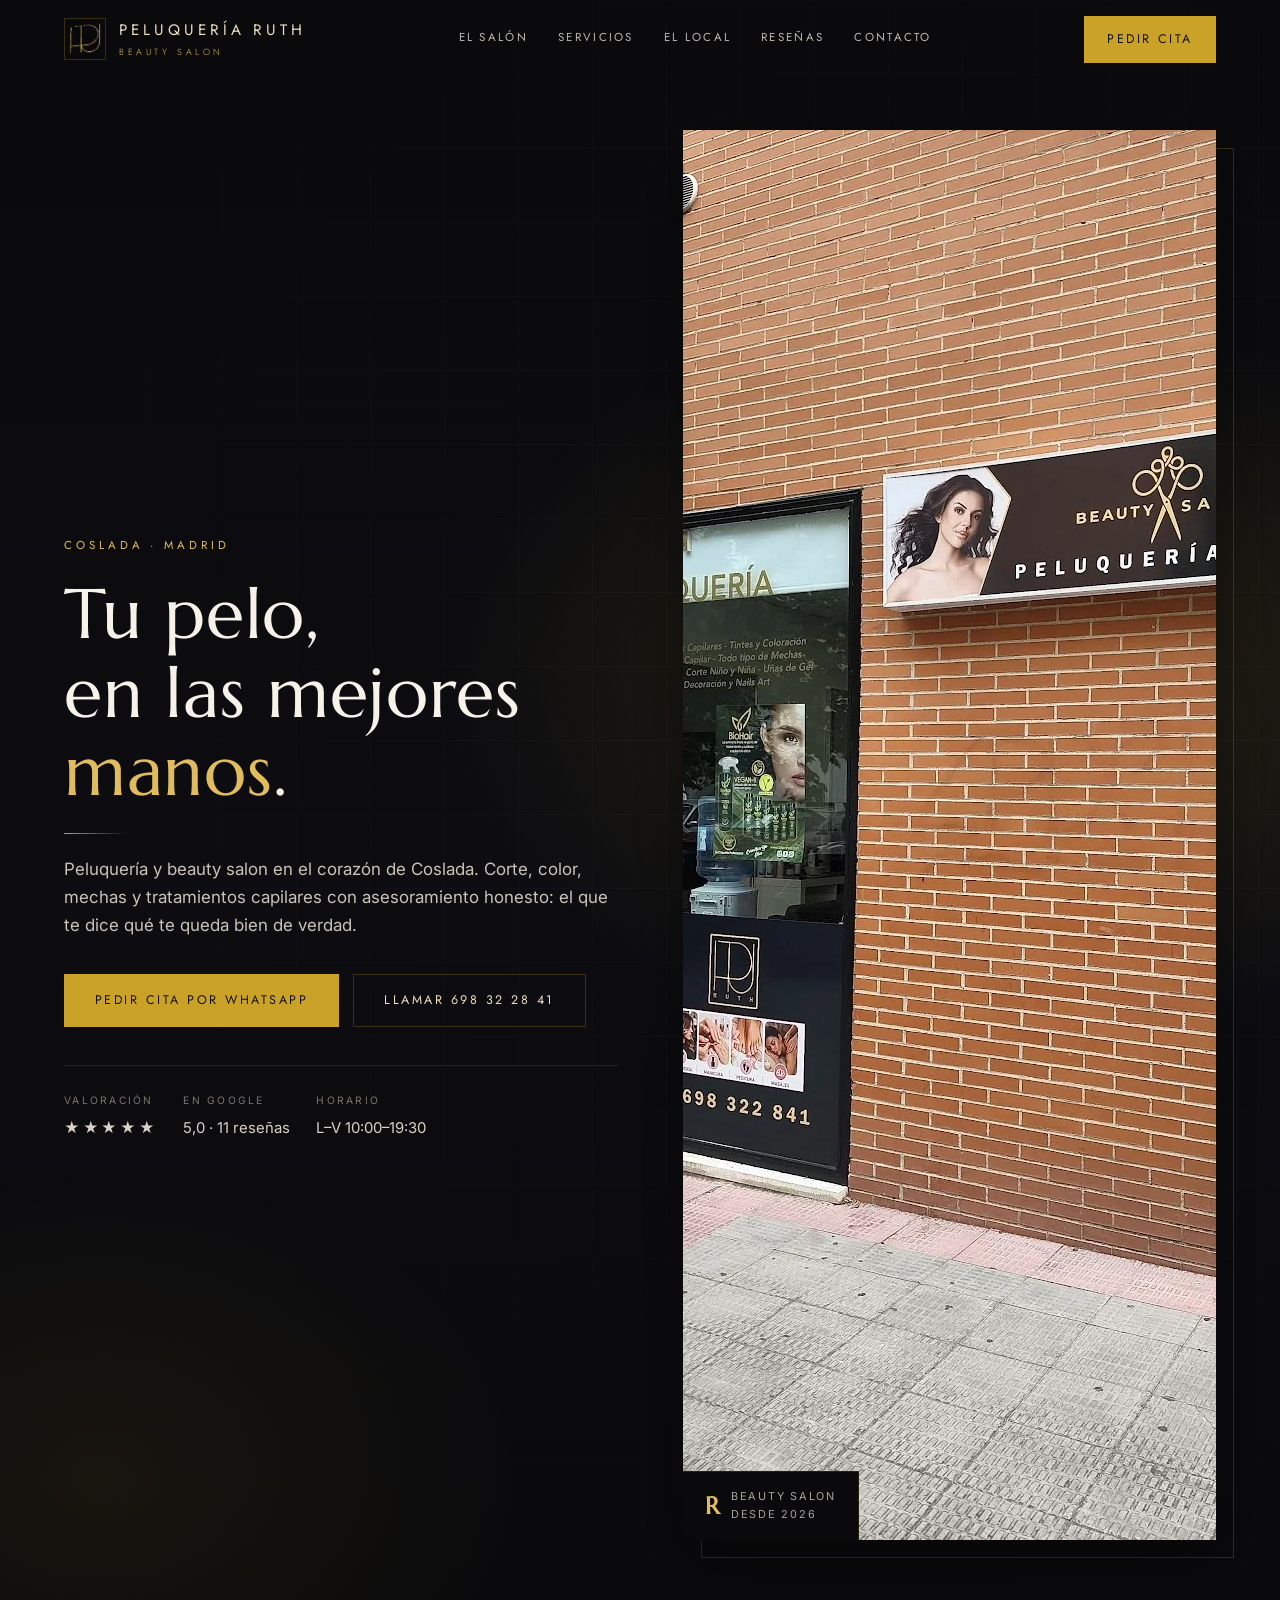
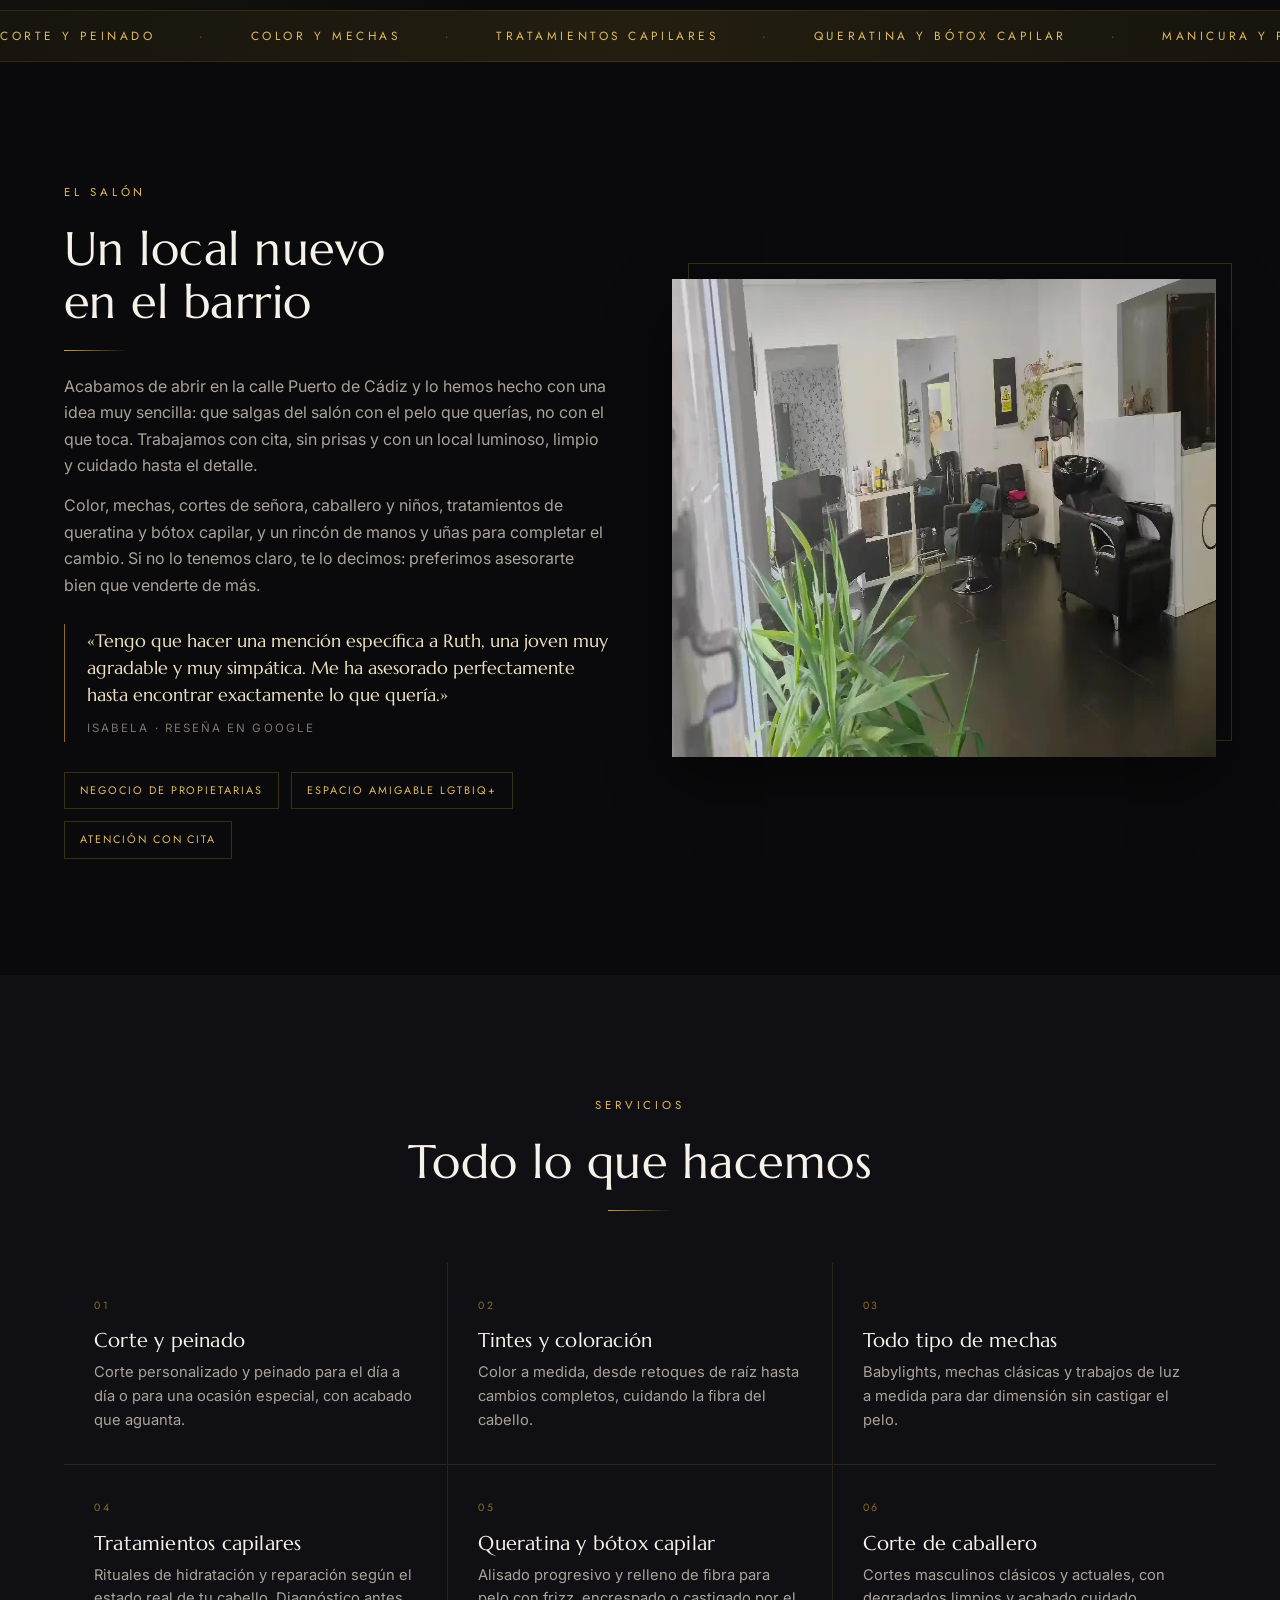
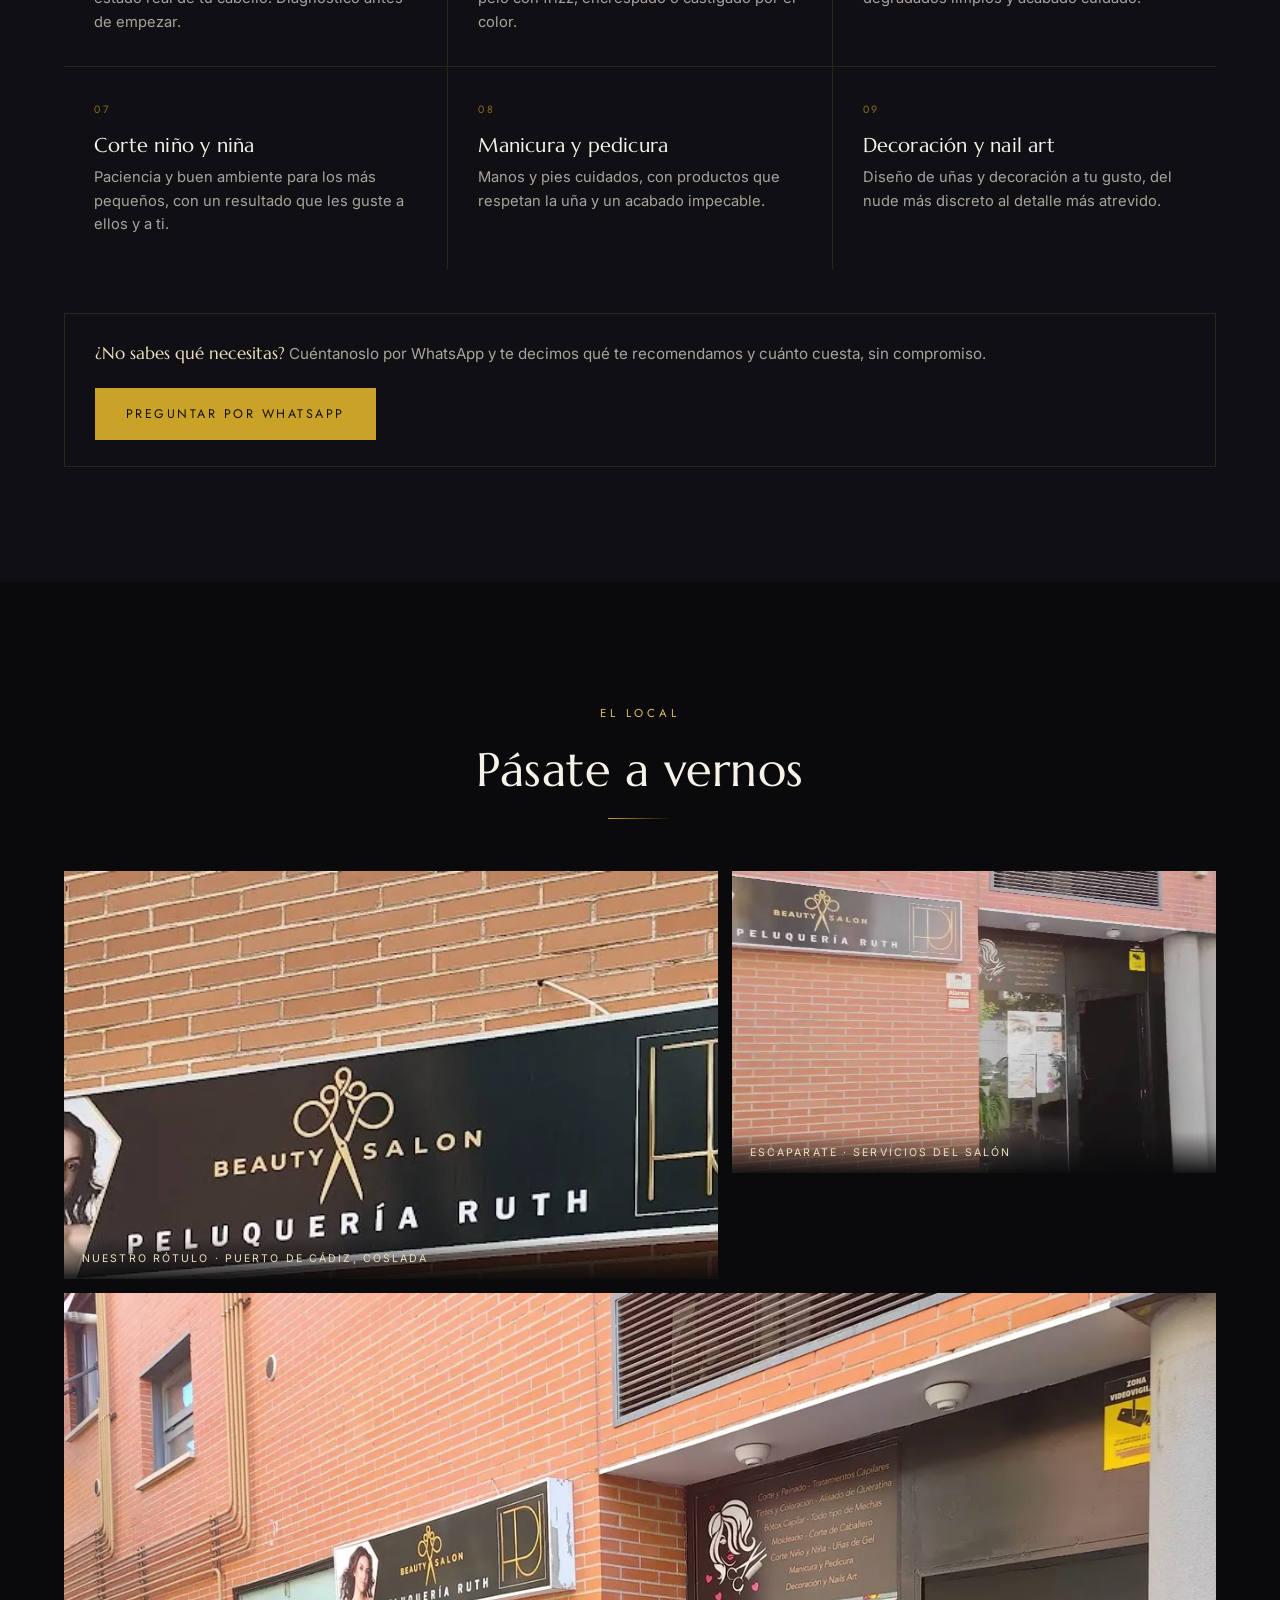
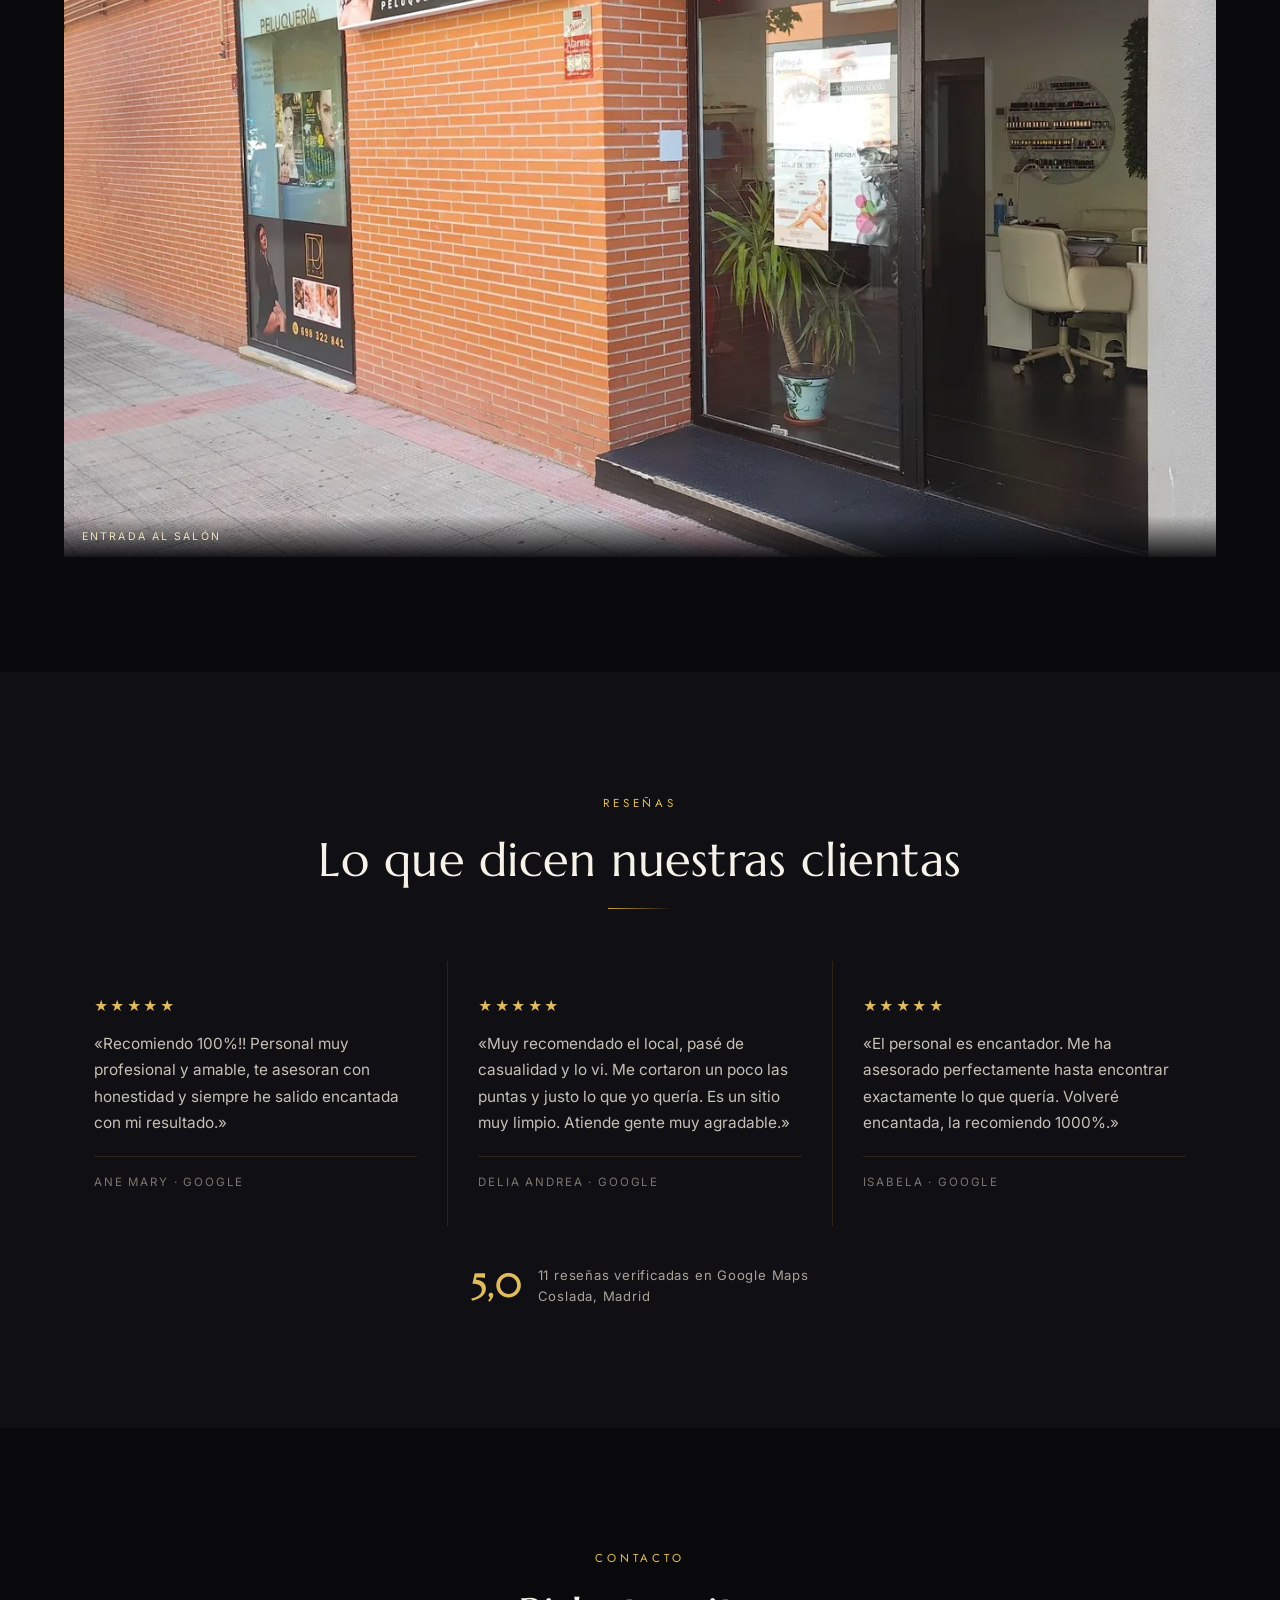
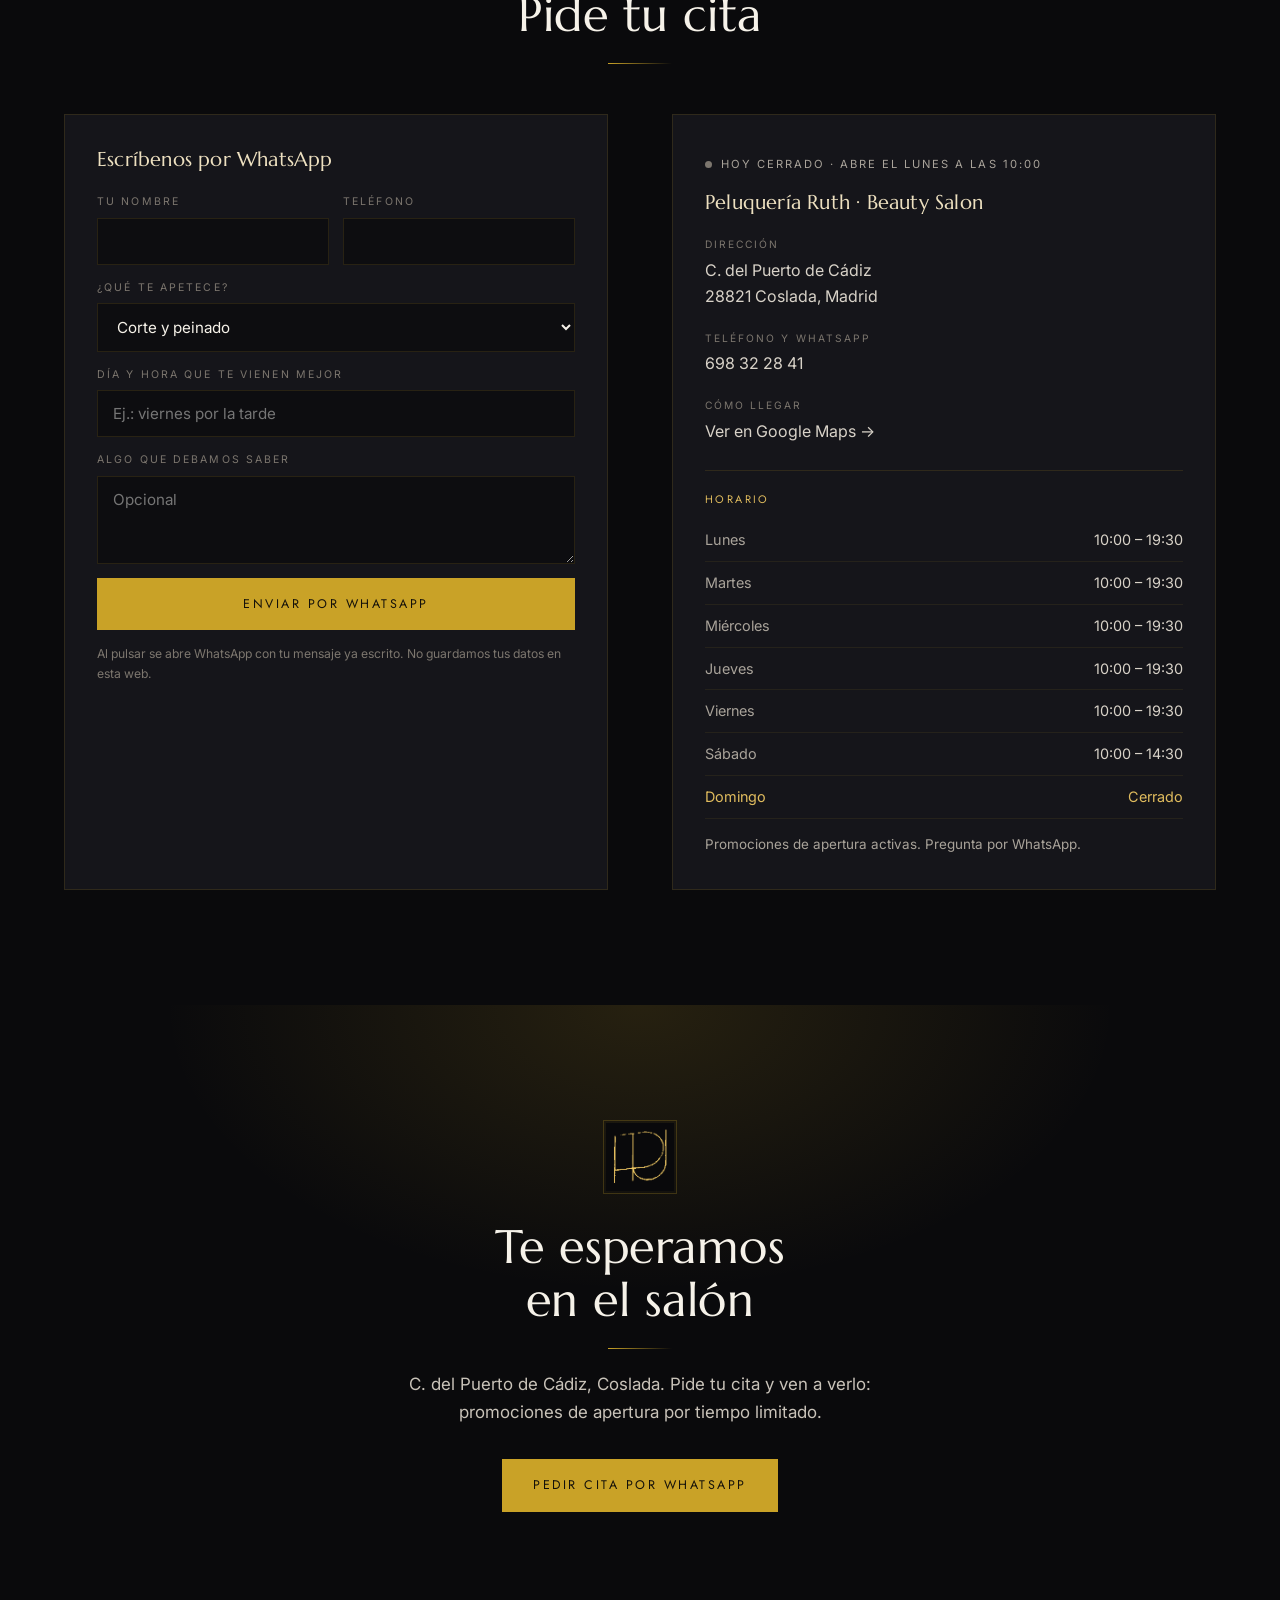
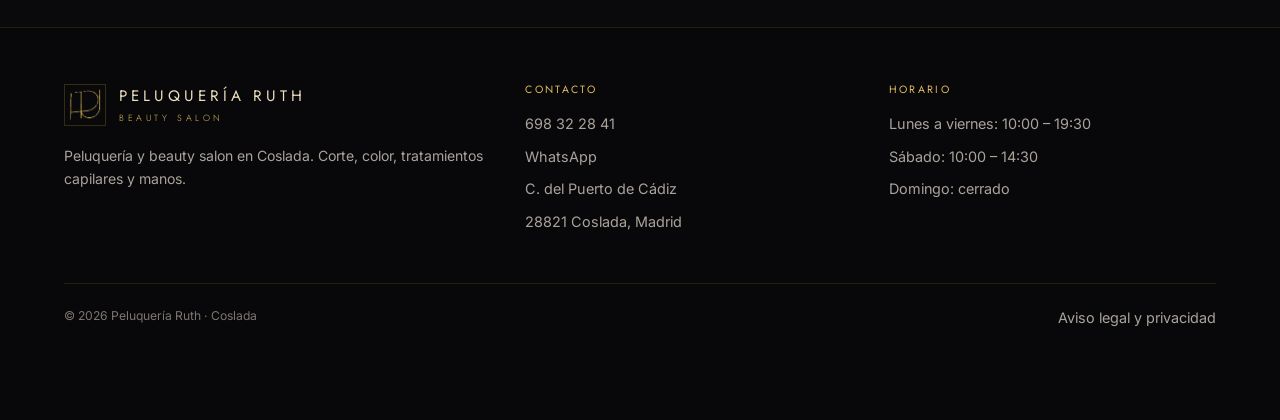
==== index.html @ 440e8448 "Peluqueria Ruth (Coslada): web demo premium" ====
<!DOCTYPE html>
<html lang="es">
<head>
<meta charset="utf-8">
<meta name="viewport" content="width=device-width, initial-scale=1">
<title>Peluquería Ruth · Beauty Salon en Coslada</title>
<meta name="description" content="Peluquería Ruth, Beauty Salon en Coslada (C. del Puerto de Cádiz). Corte y peinado, color, mechas, tratamientos capilares, queratina, bótox capilar, manicura y pedicura. Pide tu cita por WhatsApp.">
<meta name="theme-color" content="#0A0A0C">
<meta property="og:type" content="website">
<meta property="og:title" content="Peluquería Ruth · Beauty Salon en Coslada">
<meta property="og:description" content="Corte, color y tratamientos capilares en Coslada. 5,0 en Google. Pide tu cita por WhatsApp.">
<meta property="og:image" content="https://neolabs-clientes.github.io/peluqueria-ruth/og.jpg">
<meta property="og:locale" content="es_ES">
<link rel="icon" href="assets/img/mono.png">
<link rel="preconnect" href="https://fonts.googleapis.com">
<link rel="preconnect" href="https://fonts.gstatic.com" crossorigin>
<link href="https://fonts.googleapis.com/css2?family=Marcellus&family=Jost:wght@300;400&family=Inter:wght@300;400;500&display=swap" rel="stylesheet">
<link rel="stylesheet" href="assets/estilo.css">
<script type="application/ld+json">
{
  "@context":"https://schema.org",
  "@type":"HairSalon",
  "name":"Peluquería Ruth",
  "description":"Beauty salon en Coslada: corte y peinado, color y mechas, tratamientos capilares, queratina, bótox capilar, manicura y pedicura.",
  "image":"https://neolabs-clientes.github.io/peluqueria-ruth/assets/img/hero.webp",
  "telephone":"+34698322841",
  "address":{"@type":"PostalAddress","streetAddress":"C. del Puerto de Cádiz","postalCode":"28821","addressLocality":"Coslada","addressRegion":"Madrid","addressCountry":"ES"},
  "currenciesAccepted":"EUR",
  "aggregateRating":{"@type":"AggregateRating","ratingValue":"5","reviewCount":"11"},
  "openingHoursSpecification":[
    {"@type":"OpeningHoursSpecification","dayOfWeek":["Monday","Tuesday","Wednesday","Thursday","Friday"],"opens":"10:00","closes":"19:30"},
    {"@type":"OpeningHoursSpecification","dayOfWeek":"Saturday","opens":"10:00","closes":"14:30"}
  ]
}
</script>
</head>
<body>

<header id="cab">
  <div class="wrap nav">
    <a class="marca" href="#hero" aria-label="Peluquería Ruth, inicio">
      <span class="sello"><img src="assets/img/mono.png" alt="Monograma Peluquería Ruth"></span>
      <span>
        <b>Peluquería Ruth</b>
        <i>Beauty Salon</i>
      </span>
    </a>
    <nav class="menu">
      <a href="#salon">El salón</a>
      <a href="#servicios">Servicios</a>
      <a href="#galeria">El local</a>
      <a href="#resenas">Reseñas</a>
      <a href="#contacto">Contacto</a>
    </nav>
    <a class="btn btn-oro" href="https://wa.me/34698322841?text=Hola%2C%20quiero%20pedir%20cita%20en%20Peluquer%C3%ADa%20Ruth" target="_blank" rel="noopener">Pedir cita</a>
  </div>
</header>

<main>

  <!-- ============ HERO ============ -->
  <section id="hero">
    <div class="wrap hero-grid">
      <div>
        <span class="eyebrow">Coslada · Madrid</span>
        <h1>Tu pelo,<br>en las mejores<br><span class="oro">manos</span>.</h1>
        <div class="filo"></div>
        <p class="lead">Peluquería y beauty salon en el corazón de Coslada. Corte, color, mechas y tratamientos capilares con asesoramiento honesto: el que te dice qué te queda bien de verdad.</p>

        <div class="hero-cta">
          <a class="btn btn-oro" href="https://wa.me/34698322841?text=Hola%2C%20quiero%20pedir%20cita%20en%20Peluquer%C3%ADa%20Ruth" target="_blank" rel="noopener">Pedir cita por WhatsApp</a>
          <a class="btn btn-linea" href="tel:+34698322841">Llamar 698 32 28 41</a>
        </div>

        <div class="hero-datos">
          <div><span>Valoración</span><b class="estrellas">★★★★★</b></div>
          <div><span>En Google</span><b>5,0 · 11 reseñas</b></div>
          <div><span>Horario</span><b>L–V 10:00–19:30</b></div>
        </div>
      </div>

      <figure class="hero-foto">
        <span class="marco"></span>
        <img src="assets/img/hero.webp" alt="Fachada de Peluquería Ruth en la calle Puerto de Cádiz, Coslada" width="1128" height="1410" fetchpriority="high">
        <figcaption class="pico">
          <b>R</b>
          <span>Beauty Salon<br>desde 2026</span>
        </figcaption>
      </figure>
    </div>
  </section>

  <!-- ============ MARQUESINA ============ -->
  <div class="marquesina" aria-hidden="true">
    <div class="cinta">
      <span>Corte y peinado</span><span>Color y mechas</span><span>Tratamientos capilares</span><span>Queratina y bótox capilar</span><span>Manicura y pedicura</span><span>Promociones de apertura</span>
      <span>Corte y peinado</span><span>Color y mechas</span><span>Tratamientos capilares</span><span>Queratina y bótox capilar</span><span>Manicura y pedicura</span><span>Promociones de apertura</span>
    </div>
  </div>

  <!-- ============ EL SALÓN ============ -->
  <section id="salon" class="sec">
    <div class="wrap dos">
      <div class="rev">
        <span class="eyebrow">El salón</span>
        <h2>Un local nuevo<br>en el barrio</h2>
        <div class="filo"></div>
        <p>Acabamos de abrir en la calle Puerto de Cádiz y lo hemos hecho con una idea muy sencilla: que salgas del salón con el pelo que querías, no con el que toca. Trabajamos con cita, sin prisas y con un local luminoso, limpio y cuidado hasta el detalle.</p>
        <p style="margin-top:14px">Color, mechas, cortes de señora, caballero y niños, tratamientos de queratina y bótox capilar, y un rincón de manos y uñas para completar el cambio. Si no lo tenemos claro, te lo decimos: preferimos asesorarte bien que venderte de más.</p>

        <blockquote class="cita">
          «Tengo que hacer una mención específica a Ruth, una joven muy agradable y muy simpática. Me ha asesorado perfectamente hasta encontrar exactamente lo que quería.»
          <small>Isabela · reseña en Google</small>
        </blockquote>

        <div class="sellos">
          <span class="sello-tag">Negocio de propietarias</span>
          <span class="sello-tag">Espacio amigable LGTBIQ+</span>
          <span class="sello-tag">Atención con cita</span>
        </div>
      </div>

      <figure class="foto rev">
        <span class="borde"></span>
        <img src="assets/img/interior.webp" alt="Interior del salón de Peluquería Ruth en Coslada" width="848" height="478" loading="lazy">
      </figure>
    </div>
  </section>

  <!-- ============ SERVICIOS ============ -->
  <section id="servicios" class="sec">
    <div class="wrap">
      <div class="centro rev">
        <span class="eyebrow">Servicios</span>
        <h2>Todo lo que hacemos</h2>
        <div class="filo c"></div>
      </div>

      <div class="rejilla rev">
        <article class="tarjeta">
          <span class="num">01</span>
          <h3>Corte y peinado</h3>
          <p>Corte personalizado y peinado para el día a día o para una ocasión especial, con acabado que aguanta.</p>
        </article>
        <article class="tarjeta">
          <span class="num">02</span>
          <h3>Tintes y coloración</h3>
          <p>Color a medida, desde retoques de raíz hasta cambios completos, cuidando la fibra del cabello.</p>
        </article>
        <article class="tarjeta">
          <span class="num">03</span>
          <h3>Todo tipo de mechas</h3>
          <p>Babylights, mechas clásicas y trabajos de luz a medida para dar dimensión sin castigar el pelo.</p>
        </article>
        <article class="tarjeta">
          <span class="num">04</span>
          <h3>Tratamientos capilares</h3>
          <p>Rituales de hidratación y reparación según el estado real de tu cabello. Diagnóstico antes de empezar.</p>
        </article>
        <article class="tarjeta">
          <span class="num">05</span>
          <h3>Queratina y bótox capilar</h3>
          <p>Alisado progresivo y relleno de fibra para pelo con frizz, encrespado o castigado por el color.</p>
        </article>
        <article class="tarjeta">
          <span class="num">06</span>
          <h3>Corte de caballero</h3>
          <p>Cortes masculinos clásicos y actuales, con degradados limpios y acabado cuidado.</p>
        </article>
        <article class="tarjeta">
          <span class="num">07</span>
          <h3>Corte niño y niña</h3>
          <p>Paciencia y buen ambiente para los más pequeños, con un resultado que les guste a ellos y a ti.</p>
        </article>
        <article class="tarjeta">
          <span class="num">08</span>
          <h3>Manicura y pedicura</h3>
          <p>Manos y pies cuidados, con productos que respetan la uña y un acabado impecable.</p>
        </article>
        <article class="tarjeta">
          <span class="num">09</span>
          <h3>Decoración y nail art</h3>
          <p>Diseño de uñas y decoración a tu gusto, del nude más discreto al detalle más atrevido.</p>
        </article>
      </div>

      <div class="nota-serv rev">
        <p><span class="hl">¿No sabes qué necesitas?</span> Cuéntanoslo por WhatsApp y te decimos qué te recomendamos y cuánto cuesta, sin compromiso.</p>
        <a class="btn btn-oro" href="https://wa.me/34698322841?text=Hola%2C%20quiero%20informaci%C3%B3n%20sobre%20un%20servicio" target="_blank" rel="noopener">Preguntar por WhatsApp</a>
      </div>
    </div>
  </section>

  <!-- ============ GALERÍA ============ -->
  <section id="galeria" class="sec">
    <div class="wrap">
      <div class="centro rev">
        <span class="eyebrow">El local</span>
        <h2>Pásate a vernos</h2>
        <div class="filo c"></div>
      </div>

      <div class="gal rev">
        <figure class="una">
          <img src="assets/img/rotulo.webp" alt="Rótulo de Peluquería Ruth con el monograma dorado" width="696" height="288" loading="lazy">
          <figcaption>Nuestro rótulo · Puerto de Cádiz, Coslada</figcaption>
        </figure>
        <figure class="una">
          <img src="assets/img/rotulo-detalle.webp" alt="Detalle del escaparate de Peluquería Ruth" width="848" height="478" loading="lazy">
          <figcaption>Escaparate · servicios del salón</figcaption>
        </figure>
        <figure class="dos2 ancho">
          <img src="assets/img/fachada2.webp" alt="Entrada de Peluquería Ruth" width="1300" height="1170" loading="lazy">
          <figcaption>Entrada al salón</figcaption>
        </figure>
      </div>
    </div>
  </section>

  <!-- ============ RESEÑAS ============ -->
  <section id="resenas" class="sec">
    <div class="wrap">
      <div class="centro rev">
        <span class="eyebrow">Reseñas</span>
        <h2>Lo que dicen nuestras clientas</h2>
        <div class="filo c"></div>
      </div>

      <div class="res rev">
        <article>
          <div class="estrellas">★★★★★</div>
          <p>«Recomiendo 100%!! Personal muy profesional y amable, te asesoran con honestidad y siempre he salido encantada con mi resultado.»</p>
          <footer>Ane Mary · Google</footer>
        </article>
        <article>
          <div class="estrellas">★★★★★</div>
          <p>«Muy recomendado el local, pasé de casualidad y lo vi. Me cortaron un poco las puntas y justo lo que yo quería. Es un sitio muy limpio. Atiende gente muy agradable.»</p>
          <footer>Delia Andrea · Google</footer>
        </article>
        <article>
          <div class="estrellas">★★★★★</div>
          <p>«El personal es encantador. Me ha asesorado perfectamente hasta encontrar exactamente lo que quería. Volveré encantada, la recomiendo 1000%.»</p>
          <footer>Isabela · Google</footer>
        </article>
      </div>

      <div class="punt rev">
        <b>5,0</b><span>11 reseñas verificadas en Google Maps<br>Coslada, Madrid</span>
      </div>
    </div>
  </section>

  <!-- ============ CONTACTO ============ -->
  <section id="contacto" class="sec">
    <div class="wrap">
      <div class="centro rev">
        <span class="eyebrow">Contacto</span>
        <h2>Pide tu cita</h2>
        <div class="filo c"></div>
      </div>

      <div class="cont">
        <div class="bloque rev">
          <h3>Escríbenos por WhatsApp</h3>
          <form id="form-cita">
            <div class="fila2">
              <div class="campo">
                <label for="f-nombre">Tu nombre</label>
                <input id="f-nombre" name="nombre" type="text" autocomplete="name" required>
              </div>
              <div class="campo">
                <label for="f-tel">Teléfono</label>
                <input id="f-tel" name="tel" type="tel" autocomplete="tel" inputmode="tel" required>
              </div>
            </div>
            <div class="campo">
              <label for="f-serv">¿Qué te apetece?</label>
              <select id="f-serv" name="servicio">
                <option>Corte y peinado</option>
                <option>Tintes y coloración</option>
                <option>Todo tipo de mechas</option>
                <option>Tratamientos capilares</option>
                <option>Queratina y bótox capilar</option>
                <option>Corte de caballero</option>
                <option>Corte niño y niña</option>
                <option>Manicura y pedicura</option>
                <option>Decoración y nail art</option>
                <option>Otro / no lo tengo claro</option>
              </select>
            </div>
            <div class="campo">
              <label for="f-dia">Día y hora que te vienen mejor</label>
              <input id="f-dia" name="dia" type="text" placeholder="Ej.: viernes por la tarde">
            </div>
            <div class="campo">
              <label for="f-msg">Algo que debamos saber</label>
              <textarea id="f-msg" name="mensaje" placeholder="Opcional"></textarea>
            </div>
            <button class="btn btn-oro" type="submit">Enviar por WhatsApp</button>
            <p class="aviso-form">Al pulsar se abre WhatsApp con tu mensaje ya escrito. No guardamos tus datos en esta web.</p>
          </form>
        </div>

        <div class="bloque rev">
          <span class="estado" id="estado"><i></i> <span id="estado-txt">Consultando horario</span></span>
          <h3>Peluquería Ruth · Beauty Salon</h3>
          <ul class="datos-lista">
            <li>
              <span>Dirección</span>
              <b>C. del Puerto de Cádiz<br>28821 Coslada, Madrid</b>
            </li>
            <li>
              <span>Teléfono y WhatsApp</span>
              <a href="tel:+34698322841">698 32 28 41</a>
            </li>
            <li>
              <span>Cómo llegar</span>
              <a href="https://www.google.com/maps/search/?api=1&query=Peluquer%C3%ADa+Ruth+Coslada" target="_blank" rel="noopener">Ver en Google Maps &#8594;</a>
            </li>
          </ul>

          <div class="horario">
            <h4>Horario</h4>
            <table>
              <tr data-dia="1"><td>Lunes</td><td>10:00 – 19:30</td></tr>
              <tr data-dia="2"><td>Martes</td><td>10:00 – 19:30</td></tr>
              <tr data-dia="3"><td>Miércoles</td><td>10:00 – 19:30</td></tr>
              <tr data-dia="4"><td>Jueves</td><td>10:00 – 19:30</td></tr>
              <tr data-dia="5"><td>Viernes</td><td>10:00 – 19:30</td></tr>
              <tr data-dia="6"><td>Sábado</td><td>10:00 – 14:30</td></tr>
              <tr data-dia="0"><td>Domingo</td><td>Cerrado</td></tr>
            </table>
            <p style="margin-top:14px; font-size:.84rem">Promociones de apertura activas. Pregunta por WhatsApp.</p>
          </div>
        </div>
      </div>
    </div>
  </section>

  <!-- ============ CIERRE ============ -->
  <section id="cierre" class="sec">
    <div class="wrap interior rev">
      <span class="sello-g"><img src="assets/img/mono.png" alt="Monograma Peluquería Ruth"></span>
      <h2>Te esperamos<br>en el salón</h2>
      <div class="filo c"></div>
      <p class="lead" style="max-width:560px; margin:0 auto 32px">C. del Puerto de Cádiz, Coslada. Pide tu cita y ven a verlo: promociones de apertura por tiempo limitado.</p>
      <a class="btn btn-oro" href="https://wa.me/34698322841?text=Hola%2C%20quiero%20pedir%20cita%20en%20Peluquer%C3%ADa%20Ruth" target="_blank" rel="noopener">Pedir cita por WhatsApp</a>
    </div>
  </section>

</main>

<footer class="pie">
  <div class="wrap pie-grid">
    <div>
      <a class="marca" href="#hero">
        <span class="sello"><img src="assets/img/mono.png" alt="Monograma Peluquería Ruth"></span>
        <span><b>Peluquería Ruth</b><i>Beauty Salon</i></span>
      </a>
      <p style="margin-top:18px; font-size:.88rem">Peluquería y beauty salon en Coslada. Corte, color, tratamientos capilares y manos.</p>
    </div>
    <div>
      <h4>Contacto</h4>
      <ul>
        <li><a href="tel:+34698322841">698 32 28 41</a></li>
        <li><a href="https://wa.me/34698322841" target="_blank" rel="noopener">WhatsApp</a></li>
        <li>C. del Puerto de Cádiz</li>
        <li>28821 Coslada, Madrid</li>
      </ul>
    </div>
    <div>
      <h4>Horario</h4>
      <ul>
        <li>Lunes a viernes: 10:00 – 19:30</li>
        <li>Sábado: 10:00 – 14:30</li>
        <li>Domingo: cerrado</li>
      </ul>
    </div>
  </div>
  <div class="wrap pie-abajo">
    <span>© <span id="ano">2026</span> Peluquería Ruth · Coslada</span>
    <span><a href="aviso-legal.html">Aviso legal y privacidad</a></span>
  </div>
</footer>

<nav class="barra-movil">
  <a href="https://wa.me/34698322841?text=Hola%2C%20quiero%20pedir%20cita%20en%20Peluquer%C3%ADa%20Ruth" target="_blank" rel="noopener">WhatsApp</a>
  <a href="tel:+34698322841">Llamar</a>
</nav>

<script>
(function(){
  'use strict';

  /* año */
  var ano = document.getElementById('ano');
  if (ano) ano.textContent = new Date().getFullYear();

  /* cabecera fija */
  var cab = document.getElementById('cab');
  function scrollCab(){ cab.classList.toggle('fijo', window.scrollY > 40); }
  scrollCab();
  window.addEventListener('scroll', scrollCab, {passive:true});

  /* aparición de bloques */
  var bloques = document.querySelectorAll('.rev');
  if ('IntersectionObserver' in window){
    var io = new IntersectionObserver(function(entradas){
      entradas.forEach(function(e){
        if (e.isIntersecting){ e.target.classList.add('visto'); io.unobserve(e.target); }
      });
    }, {threshold:.12, rootMargin:'0px 0px -60px 0px'});
    bloques.forEach(function(b, i){ b.style.transitionDelay = (i % 3) * 90 + 'ms'; io.observe(b); });
  } else {
    bloques.forEach(function(b){ b.classList.add('visto'); });
  }

  /* horario real: L-V 10:00-19:30 · Sáb 10:00-14:30 · Dom cerrado */
  var HORAS = {
    0:null,
    1:['10:00','19:30'], 2:['10:00','19:30'], 3:['10:00','19:30'],
    4:['10:00','19:30'], 5:['10:00','19:30'], 6:['10:00','14:30']
  };
  var ahora = new Date();
  var dia = ahora.getDay();
  var fila = document.querySelector('.horario tr[data-dia="' + dia + '"]');
  if (fila) fila.classList.add('hoy');

  var estado = document.getElementById('estado');
  var estadoTxt = document.getElementById('estado-txt');
  function minutos(hhmm){ var p = hhmm.split(':'); return (+p[0]) * 60 + (+p[1]); }
  function aTexto(m){ var h = Math.floor(m/60), mm = m%60; return h + ':' + (mm < 10 ? '0' + mm : mm); }
  var hoy = HORAS[dia];
  var actual = ahora.getHours() * 60 + ahora.getMinutes();
  if (!hoy){
    estadoTxt.textContent = 'Hoy cerrado · abre el lunes a las 10:00';
  } else if (actual < minutos(hoy[0])){
    estadoTxt.textContent = 'Cerrado ahora · abre a las ' + hoy[0];
  } else if (actual >= minutos(hoy[1])){
    estadoTxt.textContent = 'Cerrado ahora · hemos cerrado a las ' + hoy[1];
  } else {
    estado.classList.add('abierto');
    estadoTxt.textContent = 'Abierto ahora · hasta las ' + hoy[1];
  }

  /* formulario -> WhatsApp */
  var form = document.getElementById('form-cita');
  if (form){
    form.addEventListener('submit', function(ev){
      ev.preventDefault();
      var v = function(id){ var el = document.getElementById(id); return el ? el.value.trim() : ''; };
      var nombre = v('f-nombre'), tel = v('f-tel'), serv = v('f-serv'), dia2 = v('f-dia'), msg = v('f-msg');
      if (!nombre || !tel){
        alert('Necesitamos tu nombre y un teléfono para poder contestarte.');
        return;
      }
      var texto = 'Hola, quiero pedir cita en Peluquería Ruth.\n\n'
        + 'Nombre: ' + nombre + '\n'
        + 'Teléfono: ' + tel + '\n'
        + 'Servicio: ' + serv
        + (dia2 ? '\nPreferencia: ' + dia2 : '')
        + (msg ? '\nNota: ' + msg : '');
      window.open('https://wa.me/34698322841?text=' + encodeURIComponent(texto), '_blank');
    });
  }
})();
</script>
</body>
</html>
---- assets/estilo.css ----
/* =========================================================
   Peluquería Ruth · Coslada — Beauty Salon
   Paleta tomada del rótulo real del local: negro + oro
   ========================================================= */
:root{
  --negro:#0A0A0C;
  --negro2:#101014;
  --panel:#15151A;
  --panel2:#1B1B22;
  --oro:#C9A227;
  --oro2:#E0BC5E;
  --oro3:#8C6B1F;
  --champan:#EDE0C0;
  --crema:#F6F2E9;
  --gris:#A9A39A;
  --gris2:#7C766E;
  --linea:rgba(201,162,39,.24);
  --linea-s:rgba(201,162,39,.14);
  --disp:'Marcellus', Georgia, 'Times New Roman', serif;
  --brand:'Jost', 'Inter', system-ui, sans-serif;
  --body:'Inter', system-ui, -apple-system, sans-serif;
  --sombra:0 24px 60px rgba(0,0,0,.45);
}
*{ box-sizing:border-box; margin:0; padding:0 }
html{ scroll-behavior:smooth }
body{
  font-family:var(--body);
  background:var(--negro);
  color:var(--crema);
  -webkit-font-smoothing:antialiased;
  overflow-x:hidden;
  line-height:1.65;
}
img{ max-width:100%; display:block }
a{ text-decoration:none; color:inherit }
button{ font:inherit }

.wrap{ width:min(1180px, 90vw); margin:0 auto }
.sec{ padding:clamp(74px,9vw,130px) 0; position:relative }
.centro{ text-align:center }

/* ---------- tipografía ---------- */
h1,h2,h3,h4{ font-family:var(--disp); font-weight:400; line-height:1.12; letter-spacing:.01em }
h1{ font-size:clamp(2.5rem,5.6vw,4.4rem) }
h2{ font-size:clamp(2rem,3.7vw,3.05rem) }
h3{ font-size:1.24rem }
p{ color:var(--gris) }
.eyebrow{
  display:inline-block; font-family:var(--brand); font-weight:400;
  font-size:.72rem; letter-spacing:.34em; text-transform:uppercase;
  color:var(--oro2); margin-bottom:20px;
}
.oro{ color:var(--oro2) }
.lead{ font-size:1.06rem; color:#C9C3B9 }
.hl{ font-family:var(--disp); color:var(--champan); font-size:1.06rem }

/* filigrana */
.filo{ width:64px; height:1px; background:linear-gradient(90deg,var(--oro),transparent); margin:22px 0 }
.filo.c{ margin-left:auto; margin-right:auto }

/* ---------- botones ---------- */
.btn{
  display:inline-flex; align-items:center; gap:10px; justify-content:center;
  font-family:var(--brand); font-size:.78rem; letter-spacing:.2em; text-transform:uppercase;
  padding:15px 30px; border:1px solid transparent; cursor:pointer;
  transition:all .35s cubic-bezier(.2,.7,.3,1); white-space:nowrap;
}
.btn-oro{ background:var(--oro); color:#14110A; border-color:var(--oro) }
.btn-oro:hover{ background:var(--oro2); border-color:var(--oro2); transform:translateY(-2px) }
.btn-linea{ border-color:var(--linea); color:var(--champan) }
.btn-linea:hover{ background:rgba(201,162,39,.12); border-color:var(--oro) }

/* ---------- cabecera ---------- */
#cab{
  position:fixed; inset:0 0 auto; z-index:120;
  transition:background .4s, backdrop-filter .4s, border-color .4s;
  border-bottom:1px solid transparent;
}
#cab.fijo{
  background:rgba(10,10,12,.9);
  backdrop-filter:blur(14px);
  border-bottom-color:var(--linea-s);
}
.nav{ display:flex; align-items:center; justify-content:space-between; gap:22px; padding:16px 0 }
.marca{ display:flex; align-items:center; gap:13px }
.marca .sello{
  width:42px; height:42px; flex:0 0 42px;
  border:1px solid var(--linea);
  padding:1px;
}
.marca .sello img{ width:100%; height:100%; object-fit:cover }
.marca b{
  display:block; font-family:var(--brand); font-weight:400;
  font-size:.95rem; letter-spacing:.26em; color:var(--champan); text-transform:uppercase;
}
.marca i{
  display:block; font-style:normal; font-family:var(--brand); font-weight:300;
  font-size:.56rem; letter-spacing:.4em; color:var(--oro2); text-transform:uppercase; margin-top:2px;
}
.menu{ display:flex; gap:30px; align-items:center }
.menu a{
  font-family:var(--brand); font-size:.72rem; letter-spacing:.2em; text-transform:uppercase;
  color:#BDB7AE; transition:color .3s; position:relative; padding-bottom:3px;
}
.menu a::after{
  content:''; position:absolute; left:0; bottom:0; height:1px; width:0;
  background:var(--oro); transition:width .35s;
}
.menu a:hover{ color:var(--champan) }
.menu a:hover::after{ width:100% }
.nav .btn{ padding:12px 22px }

/* ---------- hero ---------- */
#hero{
  min-height:100svh; display:flex; align-items:center; padding:130px 0 70px;
  position:relative; overflow:hidden;
}
#hero::before{
  content:''; position:absolute; inset:0;
  background:
    radial-gradient(900px 600px at 78% 42%, rgba(201,162,39,.16), transparent 62%),
    radial-gradient(700px 520px at 8% 92%, rgba(201,162,39,.07), transparent 60%),
    linear-gradient(180deg,#0A0A0C 0%,#0D0D11 55%,#0A0A0C 100%);
}
#hero::after{
  content:''; position:absolute; inset:0; opacity:.05; pointer-events:none;
  background-image:linear-gradient(rgba(255,255,255,.5) 1px, transparent 1px),
                   linear-gradient(90deg, rgba(255,255,255,.5) 1px, transparent 1px);
  background-size:74px 74px;
  mask-image:radial-gradient(circle at 70% 40%, #000 10%, transparent 72%);
  -webkit-mask-image:radial-gradient(circle at 70% 40%, #000 10%, transparent 72%);
}
.hero-grid{
  position:relative; z-index:2; display:grid; grid-template-columns:1.02fr .98fr;
  gap:clamp(32px,5vw,74px); align-items:center;
}
.hero-foto{ position:relative }
.hero-foto .marco{
  position:absolute; inset:18px -18px -18px 18px; border:1px solid var(--linea); z-index:-1;
}
.hero-foto img{
  width:100%; aspect-ratio:4/5; object-fit:cover; filter:saturate(.92) contrast(1.04);
  box-shadow:var(--sombra);
}
.hero-foto .pico{
  position:absolute; left:0; bottom:0; background:var(--negro);
  border-top:1px solid var(--linea-s); border-right:1px solid var(--linea-s);
  padding:16px 22px; display:flex; align-items:center; gap:12px;
}
.hero-foto .pico b{ font-family:var(--disp); font-size:1.5rem; color:var(--oro2); line-height:1 }
.hero-foto .pico span{ font-size:.68rem; letter-spacing:.16em; text-transform:uppercase; color:var(--gris) }
.hero-cta{ display:flex; flex-wrap:wrap; gap:14px; margin-top:34px }
.hero-datos{
  display:flex; flex-wrap:wrap; gap:26px; margin-top:38px;
  padding-top:26px; border-top:1px solid var(--linea-s);
}
.hero-datos div span{
  display:block; font-size:.64rem; letter-spacing:.22em; text-transform:uppercase;
  color:var(--gris2); margin-bottom:5px;
}
.hero-datos div b{ font-family:var(--body); font-weight:400; font-size:.93rem; color:#D8D2C8 }
.estrellas{ color:var(--oro2); letter-spacing:.18em; font-size:.86rem }

/* ---------- marquesina ---------- */
.marquesina{
  border-top:1px solid var(--linea-s); border-bottom:1px solid var(--linea-s);
  background:linear-gradient(90deg, rgba(201,162,39,.07), rgba(201,162,39,.13), rgba(201,162,39,.07));
  overflow:hidden; padding:15px 0;
}
.marquesina .cinta{ display:flex; gap:44px; width:max-content; animation:desliza 38s linear infinite }
.marquesina span{
  font-family:var(--brand); font-size:.74rem; letter-spacing:.3em; text-transform:uppercase;
  color:var(--oro2); white-space:nowrap;
}
.marquesina span::after{ content:'·'; margin-left:44px; color:var(--oro3) }
@keyframes desliza{ to{ transform:translateX(-50%) } }

/* ---------- el salón ---------- */
.dos{ display:grid; grid-template-columns:1fr 1fr; gap:clamp(34px,5vw,76px); align-items:center }
.dos.foto-izq{ direction:rtl }
.dos.foto-izq > *{ direction:ltr }
.foto{ position:relative }
.foto img{ width:100%; box-shadow:var(--sombra) }
.foto .borde{ position:absolute; inset:-16px -16px 16px 16px; border:1px solid var(--linea); z-index:-1 }
.cita{
  border-left:1px solid var(--oro3); padding:4px 0 4px 22px; margin-top:26px;
  font-family:var(--disp); font-size:1.1rem; color:var(--champan); line-height:1.55;
}
.cita small{
  display:block; margin-top:10px; font-family:var(--body); font-size:.72rem;
  letter-spacing:.18em; text-transform:uppercase; color:var(--gris2);
}
.sellos{ display:flex; flex-wrap:wrap; gap:12px; margin-top:30px }
.sello-tag{
  font-family:var(--brand); font-size:.68rem; letter-spacing:.18em; text-transform:uppercase;
  border:1px solid var(--linea); color:var(--oro2); padding:9px 15px;
}

/* ---------- servicios ---------- */
#servicios{ background:var(--negro2) }
.rejilla{ display:grid; grid-template-columns:repeat(3,1fr); gap:1px; background:var(--linea-s); margin-top:52px }
.tarjeta{
  background:var(--negro2); padding:34px 30px 32px; transition:background .4s, transform .4s;
  position:relative; overflow:hidden;
}
.tarjeta::before{
  content:''; position:absolute; left:0; top:0; width:1px; height:0;
  background:linear-gradient(180deg,var(--oro),transparent); transition:height .5s;
}
.tarjeta:hover{ background:var(--panel) }
.tarjeta:hover::before{ height:100% }
.tarjeta .num{
  font-family:var(--brand); font-size:.66rem; letter-spacing:.24em; color:var(--oro3);
  margin-bottom:16px; display:block;
}
.tarjeta h3{ color:var(--crema); margin-bottom:9px }
.tarjeta p{ font-size:.92rem; line-height:1.6 }
.nota-serv{
  margin-top:44px; padding:26px 30px; border:1px solid var(--linea-s);
  display:flex; flex-wrap:wrap; align-items:center; justify-content:space-between; gap:20px;
}
.nota-serv p{ margin:0; font-size:.95rem }

/* ---------- galería ---------- */
.gal{ display:grid; grid-template-columns:1.35fr 1fr; gap:14px; margin-top:52px }
.gal figure{ overflow:hidden; position:relative; background:var(--panel) }
.gal .ancho{ grid-column:1 / -1 }
.gal img{
  width:100%; height:100%; object-fit:cover; transition:transform .9s cubic-bezier(.2,.7,.3,1);
  filter:saturate(.94);
}
.gal figure:hover img{ transform:scale(1.045) }
.gal figcaption{
  position:absolute; left:0; bottom:0; padding:12px 18px; font-size:.66rem;
  letter-spacing:.2em; text-transform:uppercase; color:var(--champan);
  background:linear-gradient(0deg, rgba(10,10,12,.92), transparent);
  width:100%;
}
.gal .una{ aspect-ratio:16/10 }
.gal .dos2{ aspect-ratio:4/3 }

/* ---------- reseñas ---------- */
#resenas{ background:var(--negro2) }
.res{ display:grid; grid-template-columns:repeat(3,1fr); gap:1px; background:var(--linea-s); margin-top:52px }
.res article{ background:var(--negro2); padding:34px 30px }
.res .estrellas{ margin-bottom:14px }
.res p{ font-size:.96rem; color:#C6C0B7; line-height:1.7 }
.res footer{
  margin-top:20px; padding-top:16px; border-top:1px solid var(--linea-s);
  font-size:.72rem; letter-spacing:.16em; text-transform:uppercase; color:var(--gris2);
}
.punt{
  display:flex; align-items:center; gap:16px; justify-content:center; margin-top:34px;
  font-size:.82rem; color:var(--gris); letter-spacing:.06em;
}
.punt b{ font-family:var(--disp); font-size:2rem; color:var(--oro2) }

/* ---------- contacto ---------- */
.cont{ display:grid; grid-template-columns:1fr 1fr; gap:clamp(34px,5vw,70px); margin-top:50px }
.bloque{ border:1px solid var(--linea-s); background:var(--panel); padding:34px 32px }
.bloque > h3{ color:var(--champan); margin-bottom:22px }
form{ display:grid; gap:14px }
.campo{ display:grid; gap:7px }
.campo label{ font-size:.66rem; letter-spacing:.2em; text-transform:uppercase; color:var(--gris2) }
input,select,textarea{
  font-family:var(--body); font-size:.95rem; color:var(--crema);
  background:#0D0D10; border:1px solid var(--linea-s); padding:13px 15px; width:100%;
  transition:border-color .3s;
}
input:focus,select:focus,textarea:focus{ outline:none; border-color:var(--oro); }
select option{ background:#0D0D10 }
textarea{ resize:vertical; min-height:88px }
.fila2{ display:grid; grid-template-columns:1fr 1fr; gap:14px }
form .btn{ width:100% }
.aviso-form{ font-size:.76rem; color:var(--gris2); line-height:1.6 }
.datos-lista{ display:grid; gap:20px; margin-top:4px }
.datos-lista li{ list-style:none; display:grid; gap:4px }
.datos-lista span{ font-size:.64rem; letter-spacing:.2em; text-transform:uppercase; color:var(--gris2) }
.datos-lista a, .datos-lista b{ font-size:1rem; font-weight:400; color:#D8D2C8 }
.datos-lista a:hover{ color:var(--oro2) }
.horario{ margin-top:26px; border-top:1px solid var(--linea-s); padding-top:22px }
.horario h4{
  font-family:var(--brand); font-size:.68rem; letter-spacing:.22em; text-transform:uppercase;
  color:var(--oro2); margin-bottom:14px;
}
.horario table{ width:100%; border-collapse:collapse; font-size:.9rem }
.horario td{ padding:9px 0; border-bottom:1px solid rgba(201,162,39,.09); color:var(--gris) }
.horario td:last-child{ text-align:right; color:#D8D2C8 }
.horario tr.hoy td{ color:var(--oro2) }
.estado{
  display:inline-flex; align-items:center; gap:9px; font-size:.7rem; letter-spacing:.18em;
  text-transform:uppercase; margin-bottom:18px; color:var(--gris);
}
.estado i{ width:7px; height:7px; border-radius:50%; background:var(--gris2); display:block }
.estado.abierto i{ background:#57c98a; box-shadow:0 0 0 4px rgba(87,201,138,.16) }
.estado.abierto{ color:#8FD9B0 }

/* ---------- cierre ---------- */
#cierre{ text-align:center; position:relative; overflow:hidden }
#cierre::before{
  content:''; position:absolute; inset:0;
  background:radial-gradient(700px 420px at 50% 0%, rgba(201,162,39,.15), transparent 68%);
}
#cierre .interior{ position:relative; z-index:2 }
#cierre .sello-g{
  display:block; width:74px; height:74px; margin:0 auto 26px; border:1px solid var(--linea); padding:2px;
}
#cierre .sello-g img{ width:100%; height:100%; object-fit:cover }

/* ---------- pie ---------- */
.pie{ border-top:1px solid var(--linea-s); padding:56px 0 90px; background:#08080A }
.pie-grid{ display:grid; grid-template-columns:1.3fr 1fr 1fr; gap:36px }
.pie h4{
  font-family:var(--brand); font-size:.66rem; letter-spacing:.22em; text-transform:uppercase;
  color:var(--oro2); margin-bottom:16px;
}
.pie a, .pie p, .pie li{ font-size:.9rem; color:var(--gris) }
.pie li{ list-style:none; margin-bottom:9px }
.pie a:hover{ color:var(--oro2) }
.pie-abajo{
  margin-top:40px; padding-top:22px; border-top:1px solid var(--linea-s);
  display:flex; flex-wrap:wrap; gap:14px; justify-content:space-between; font-size:.76rem; color:var(--gris2);
}

/* ---------- barra móvil ---------- */
.barra-movil{ display:none }

/* ---------- animaciones ---------- */
.rev{ opacity:0; transform:translateY(26px); transition:opacity .9s cubic-bezier(.2,.7,.3,1), transform .9s cubic-bezier(.2,.7,.3,1) }
.rev.visto{ opacity:1; transform:none }
@media (prefers-reduced-motion:reduce){
  .rev{ opacity:1; transform:none; transition:none }
  .marquesina .cinta{ animation:none }
}

/* ---------- responsive ---------- */
@media (max-width:1020px){
  .hero-grid{ grid-template-columns:1fr; gap:44px }
  .hero-foto{ order:-1; max-width:520px }
  .hero-foto .marco{ inset:12px -12px -12px 12px }
  .menu{ display:none }
  .rejilla,.res{ grid-template-columns:1fr 1fr }
  .gal{ grid-template-columns:1fr 1fr }
  .cont,.dos{ grid-template-columns:1fr }
  .dos.foto-izq{ direction:ltr }
  .pie-grid{ grid-template-columns:1fr 1fr }
}
@media (max-width:660px){
  .sec{ padding:64px 0 }
  .rejilla,.res,.gal{ grid-template-columns:1fr }
  .pie-grid{ grid-template-columns:1fr }
  .barra-movil{
    display:grid; grid-template-columns:1fr 1fr; gap:1px; background:var(--linea-s);
    position:fixed; left:0; right:0; bottom:0; z-index:130;
  }
  .barra-movil a{
    display:flex; align-items:center; justify-content:center; gap:9px; padding:15px 8px;
    font-family:var(--brand); font-size:.7rem; letter-spacing:.18em; text-transform:uppercase;
    background:rgba(10,10,12,.96); backdrop-filter:blur(10px); color:var(--crema);
  }
  .barra-movil a:first-child{ background:var(--oro); color:#14110A }
  .pie{ padding-bottom:120px }
  .hero-foto .pico{ padding:12px 16px }
  .hero-foto .pico b{ font-size:1.25rem }
  .fila2{ grid-template-columns:1fr }
  .hero-datos{ gap:18px }
}
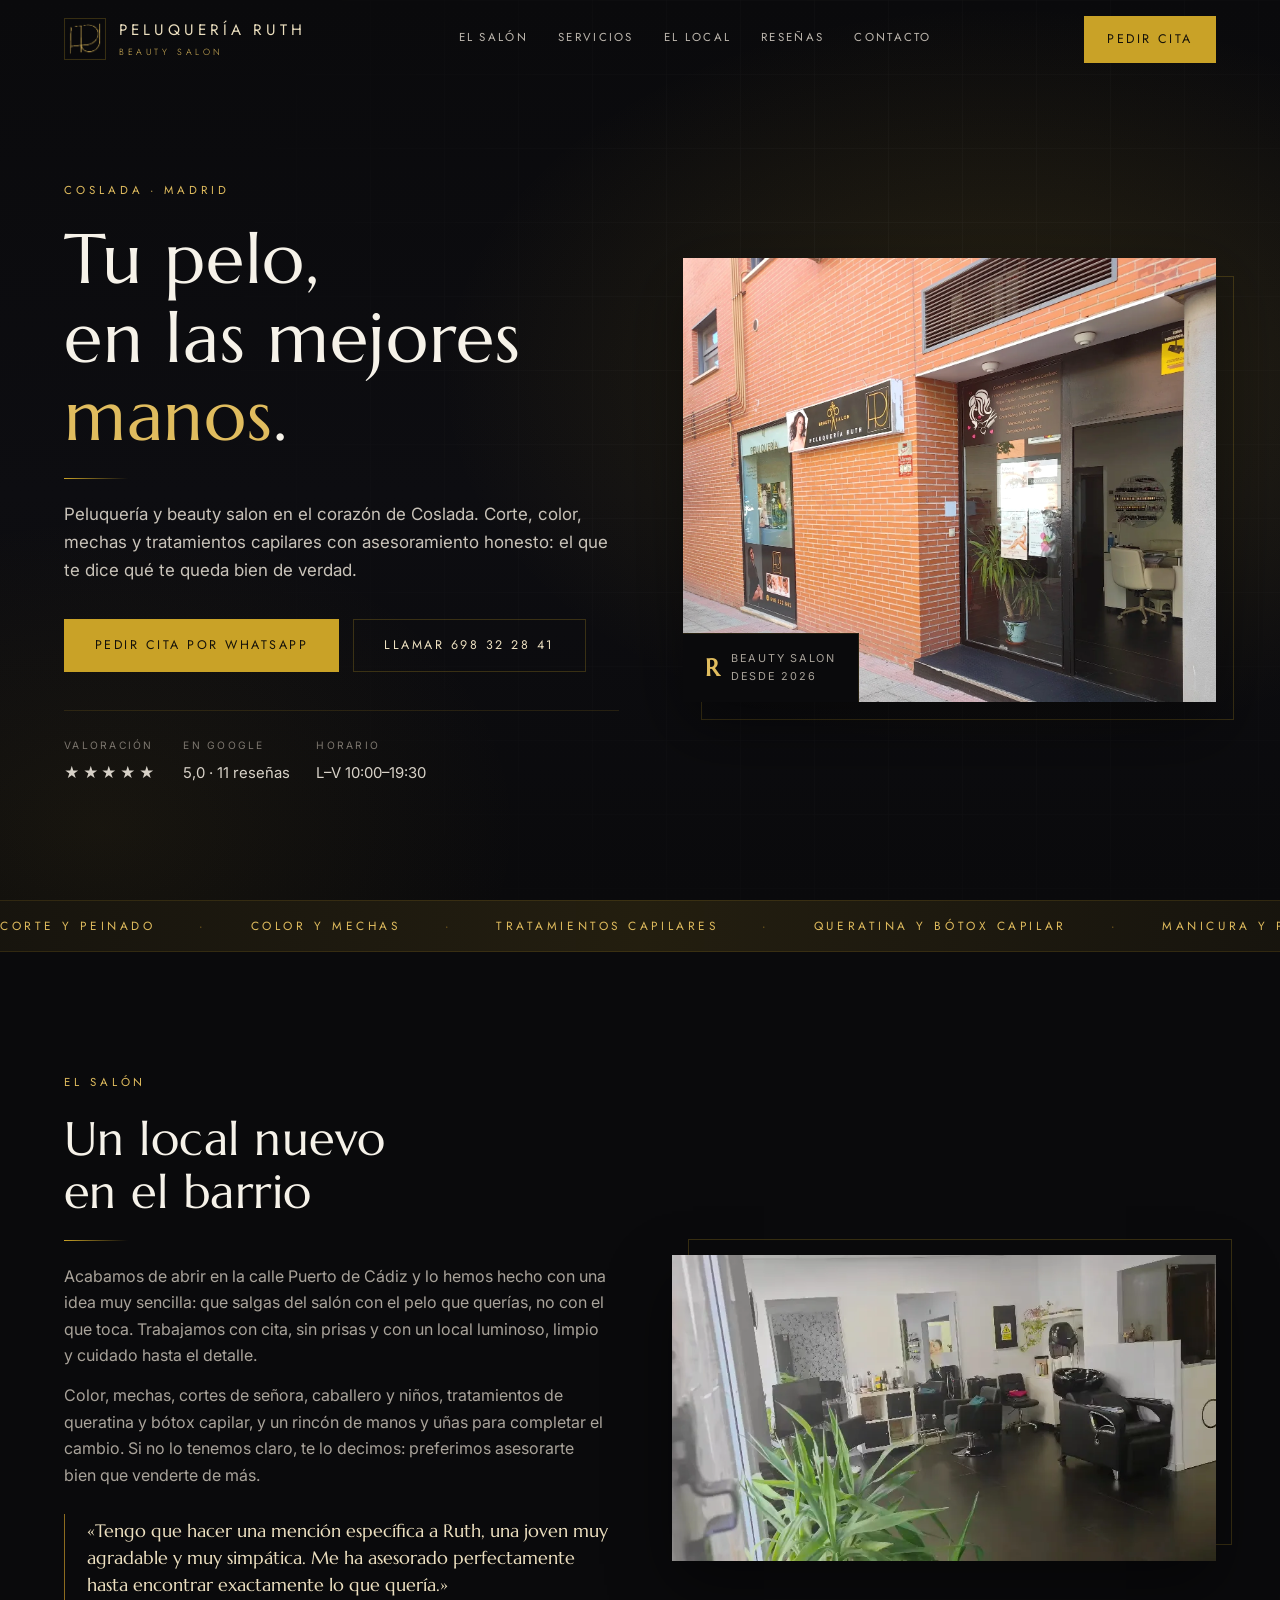
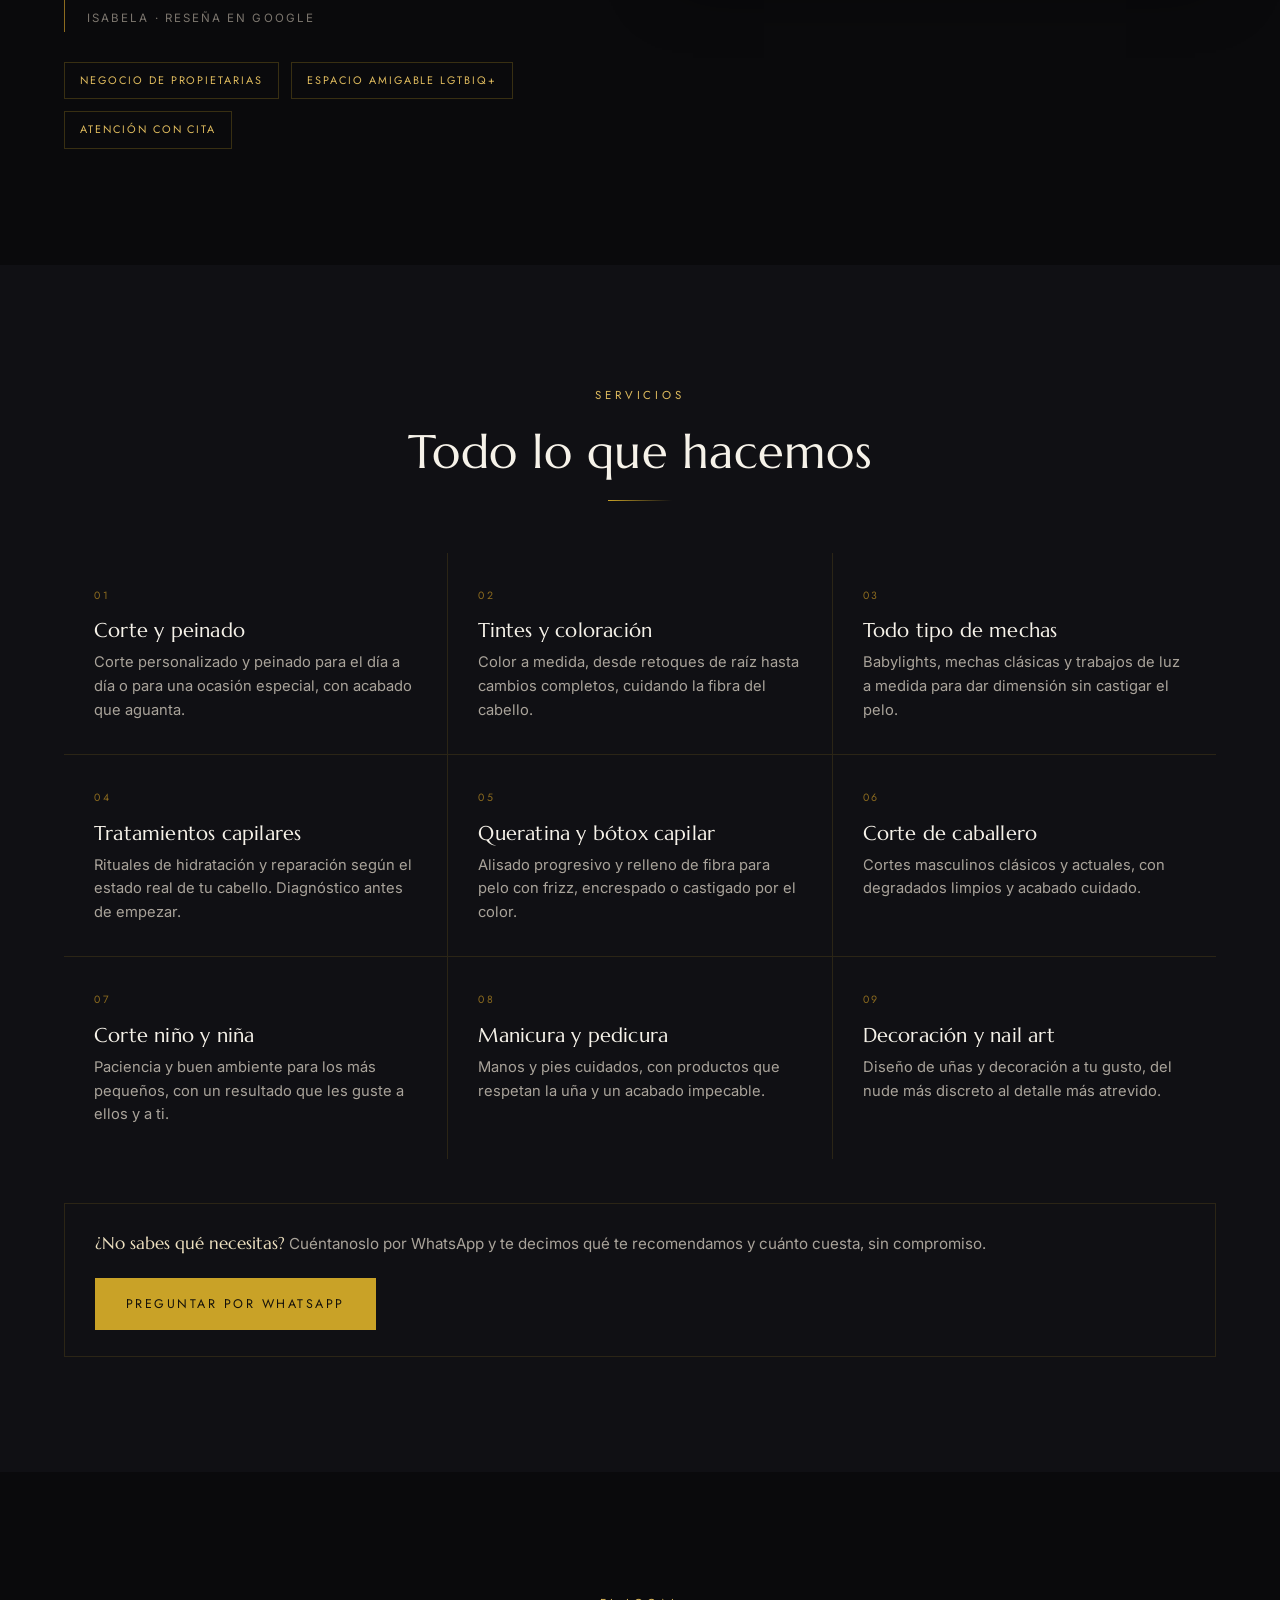
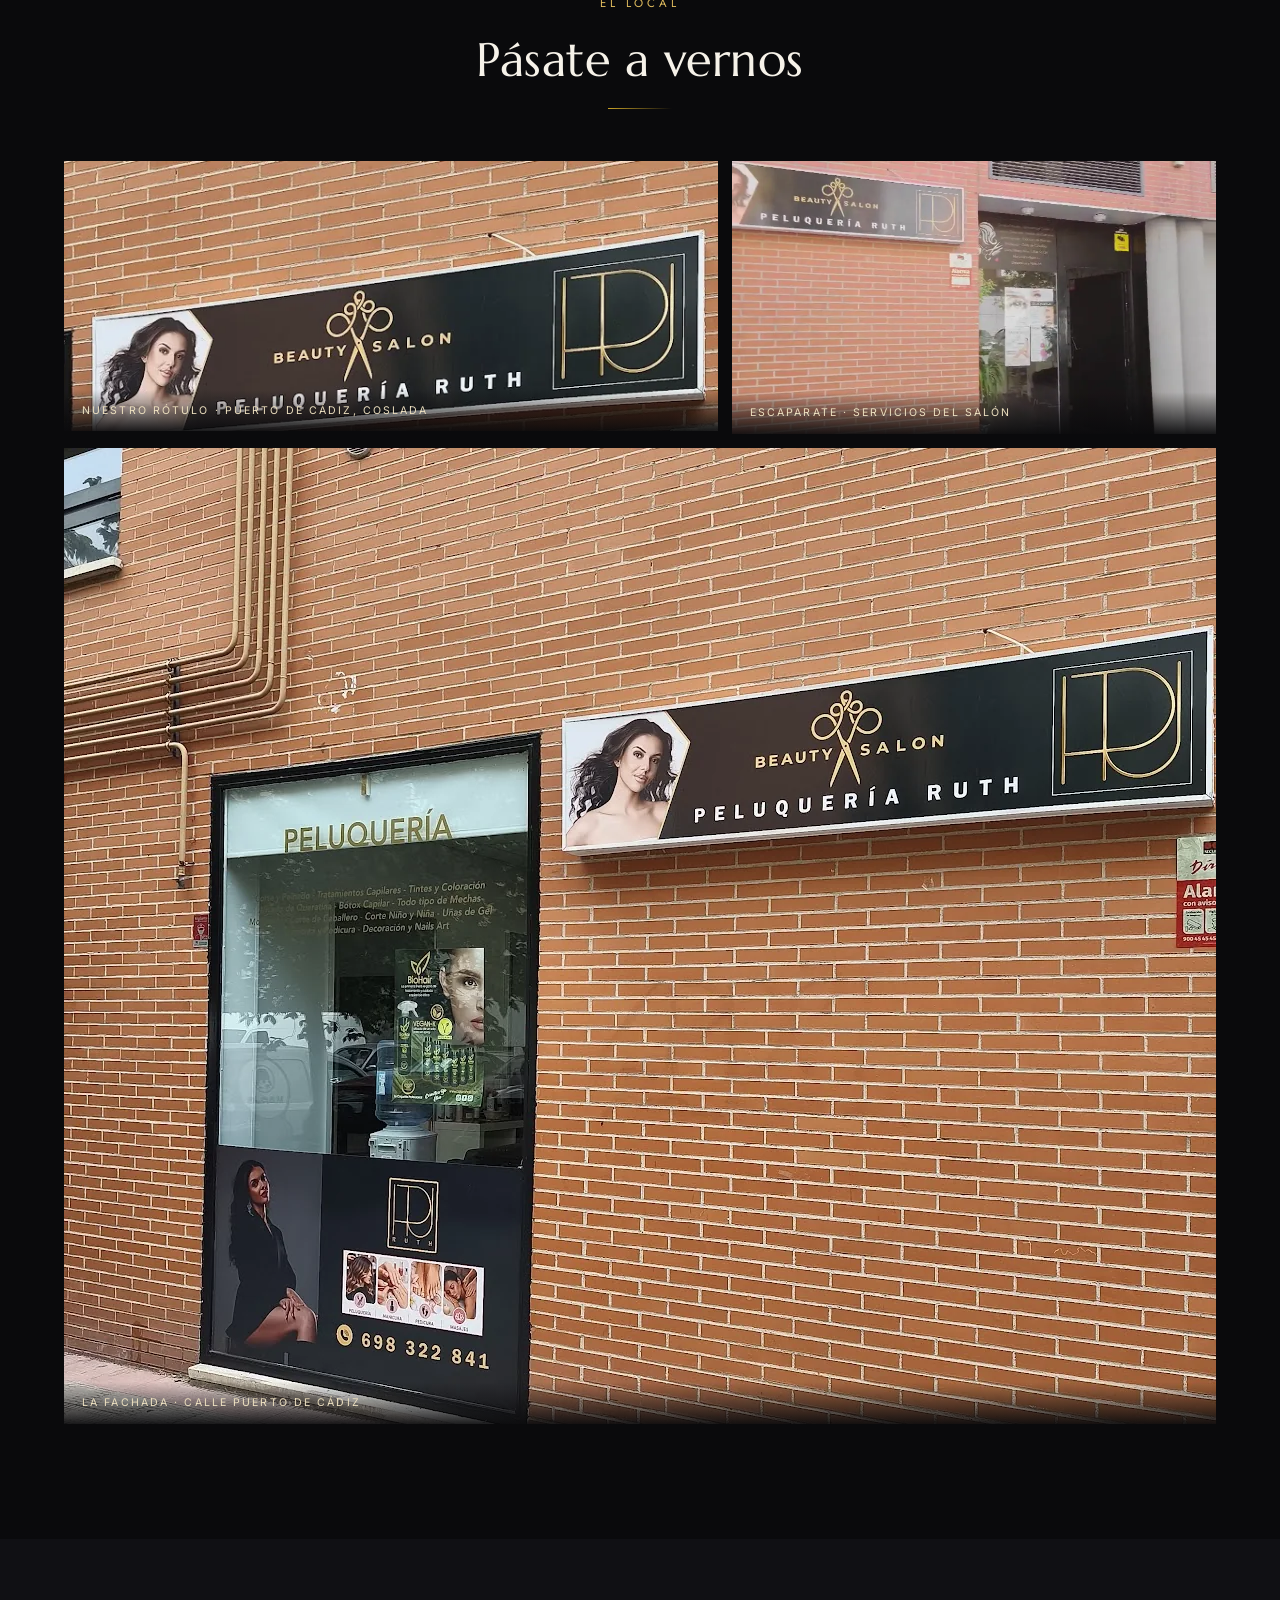
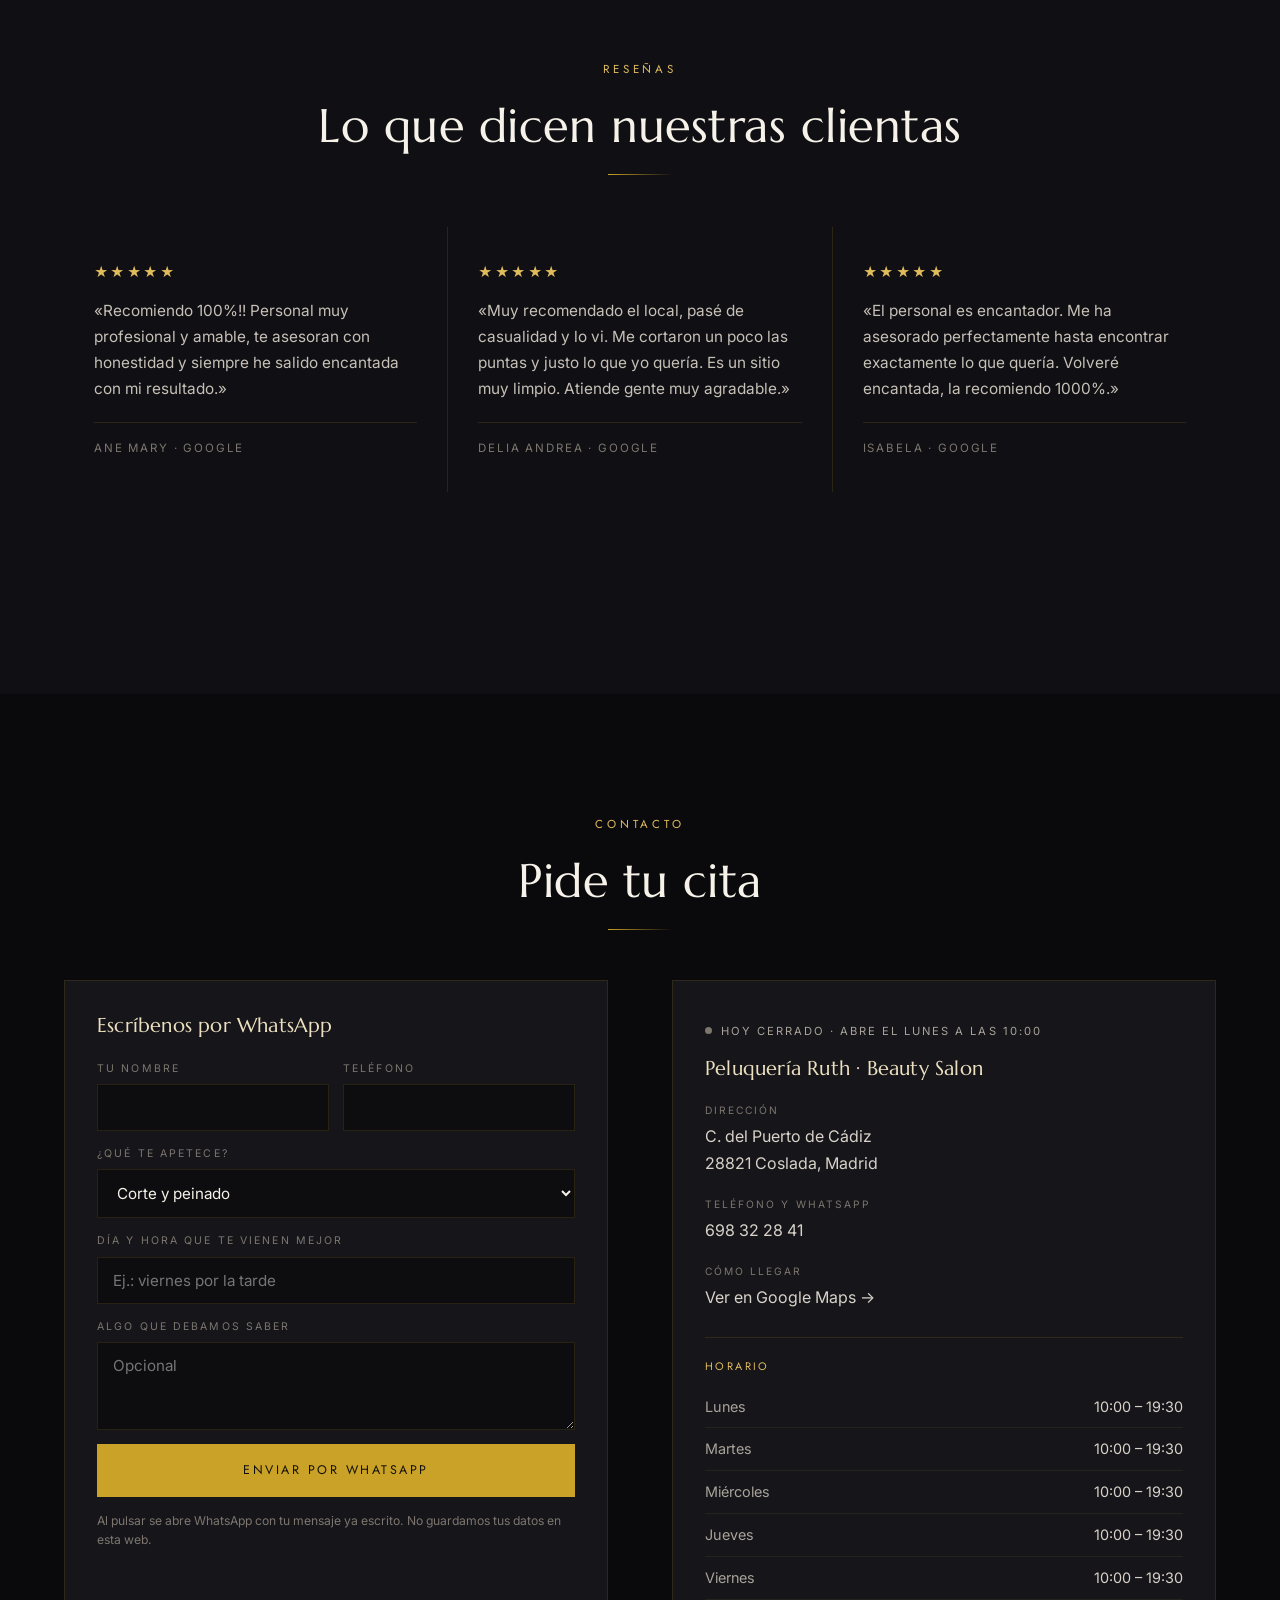
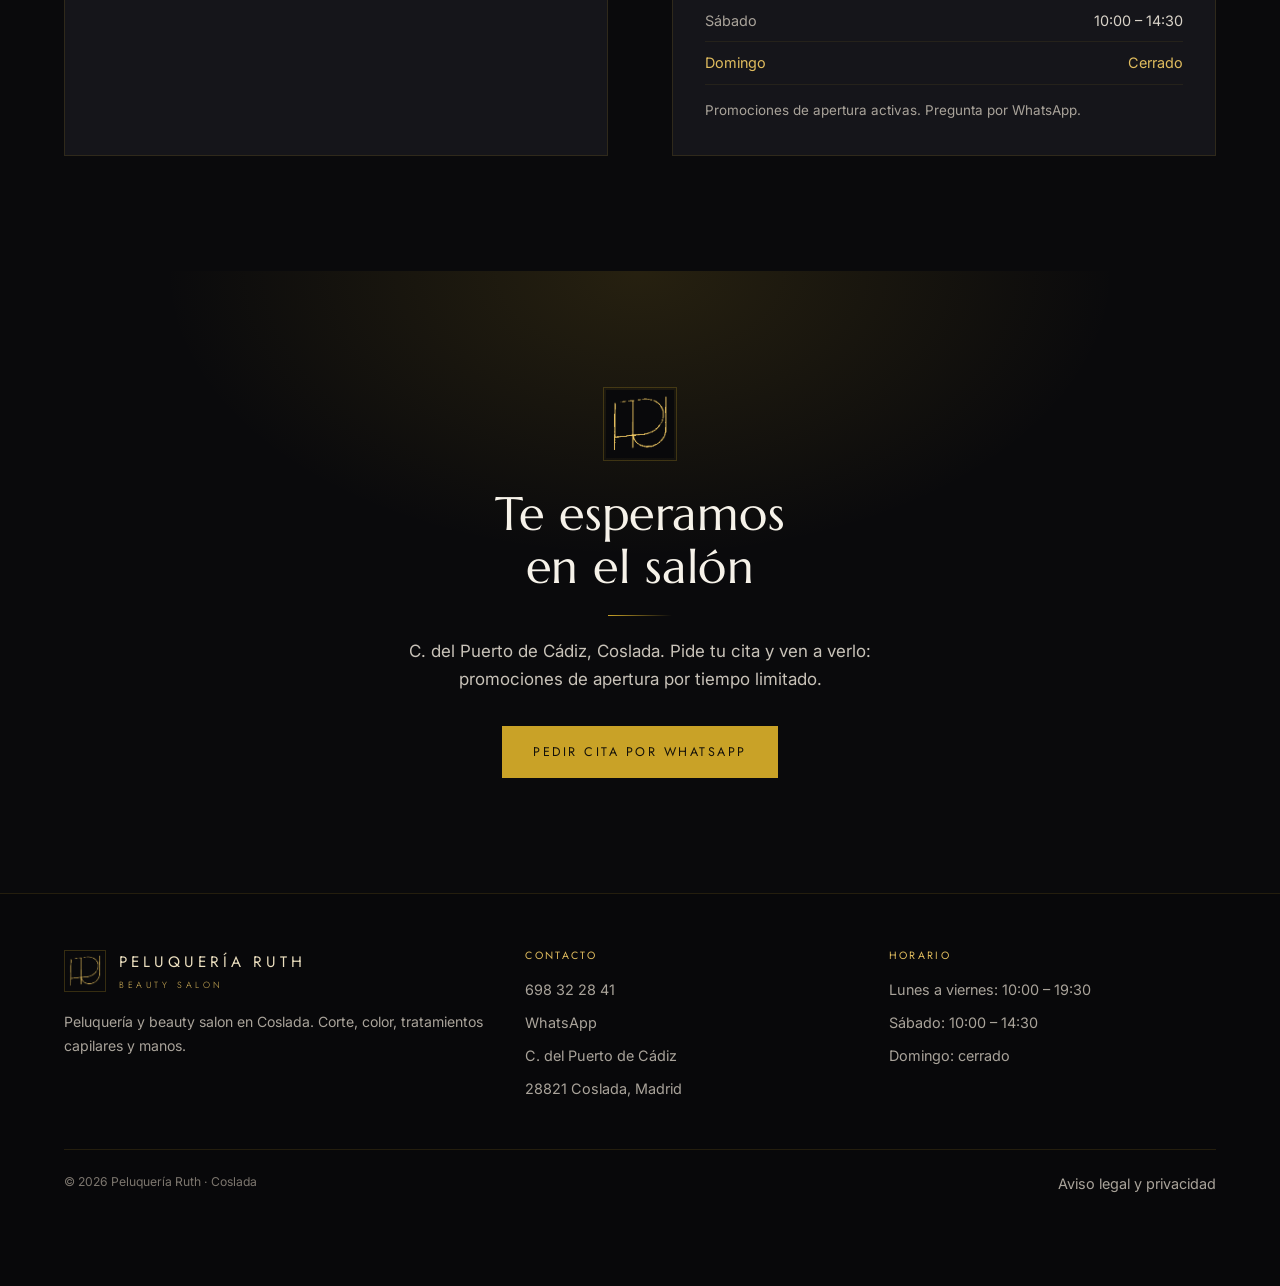
==== commit afbf5e45: "Portada: fachada completa sin recortes (fix atributo height) + galeria con proporciones reales" ====
--- a/index.html
+++ b/index.html
@@ -81,7 +81,7 @@
 
       <figure class="hero-foto">
         <span class="marco"></span>
-        <img src="assets/img/hero.webp" alt="Fachada de Peluquería Ruth en la calle Puerto de Cádiz, Coslada" width="1128" height="1410" fetchpriority="high">
+        <img src="assets/img/hero.webp" alt="Fachada completa de Peluquería Ruth en la calle Puerto de Cádiz, Coslada" width="1520" height="1267" fetchpriority="high">
         <figcaption class="pico">
           <b>R</b>
           <span>Beauty Salon<br>desde 2026</span>
@@ -201,17 +201,17 @@
       </div>
 
       <div class="gal rev">
-        <figure class="una">
+        <figure class="una rot">
           <img src="assets/img/rotulo.webp" alt="Rótulo de Peluquería Ruth con el monograma dorado" width="696" height="288" loading="lazy">
           <figcaption>Nuestro rótulo · Puerto de Cádiz, Coslada</figcaption>
         </figure>
-        <figure class="una">
+        <figure class="una esc">
           <img src="assets/img/rotulo-detalle.webp" alt="Detalle del escaparate de Peluquería Ruth" width="848" height="478" loading="lazy">
           <figcaption>Escaparate · servicios del salón</figcaption>
         </figure>
         <figure class="dos2 ancho">
-          <img src="assets/img/fachada2.webp" alt="Entrada de Peluquería Ruth" width="1300" height="1170" loading="lazy">
-          <figcaption>Entrada al salón</figcaption>
+          <img src="assets/img/fachada.webp" alt="Fachada de Peluquería Ruth vista desde la calle" width="1152" height="976" loading="lazy">
+          <figcaption>La fachada · calle Puerto de Cádiz</figcaption>
         </figure>
       </div>
     </div>
--- a/assets/estilo.css
+++ b/assets/estilo.css
@@ -31,7 +31,9 @@
   overflow-x:hidden;
   line-height:1.65;
 }
-img{ max-width:100%; display:block }
+/* height:auto anula la pista de presentación del atributo height del HTML,
+   que si no fija la altura de la foto y la recorta (object-fit) */
+img{ max-width:100%; height:auto; display:block }
 a{ text-decoration:none; color:inherit }
 button{ font:inherit }
 
@@ -139,7 +141,7 @@
   position:absolute; inset:18px -18px -18px 18px; border:1px solid var(--linea); z-index:-1;
 }
 .hero-foto img{
-  width:100%; aspect-ratio:4/5; object-fit:cover; filter:saturate(.92) contrast(1.04);
+  width:100%; aspect-ratio:1520/1267; object-fit:cover; filter:saturate(.92) contrast(1.04);
   box-shadow:var(--sombra);
 }
 .hero-foto .pico{
@@ -236,8 +238,10 @@
   background:linear-gradient(0deg, rgba(10,10,12,.92), transparent);
   width:100%;
 }
-.gal .una{ aspect-ratio:16/10 }
-.gal .dos2{ aspect-ratio:4/3 }
+/* cada imagen con la proporcion real de su archivo: nada se recorta */
+.gal .rot{ aspect-ratio:696/288 }
+.gal .esc{ aspect-ratio:848/478 }
+.gal .dos2{ aspect-ratio:1152/976 }
 
 /* ---------- reseñas ---------- */
 #resenas{ background:var(--negro2) }
